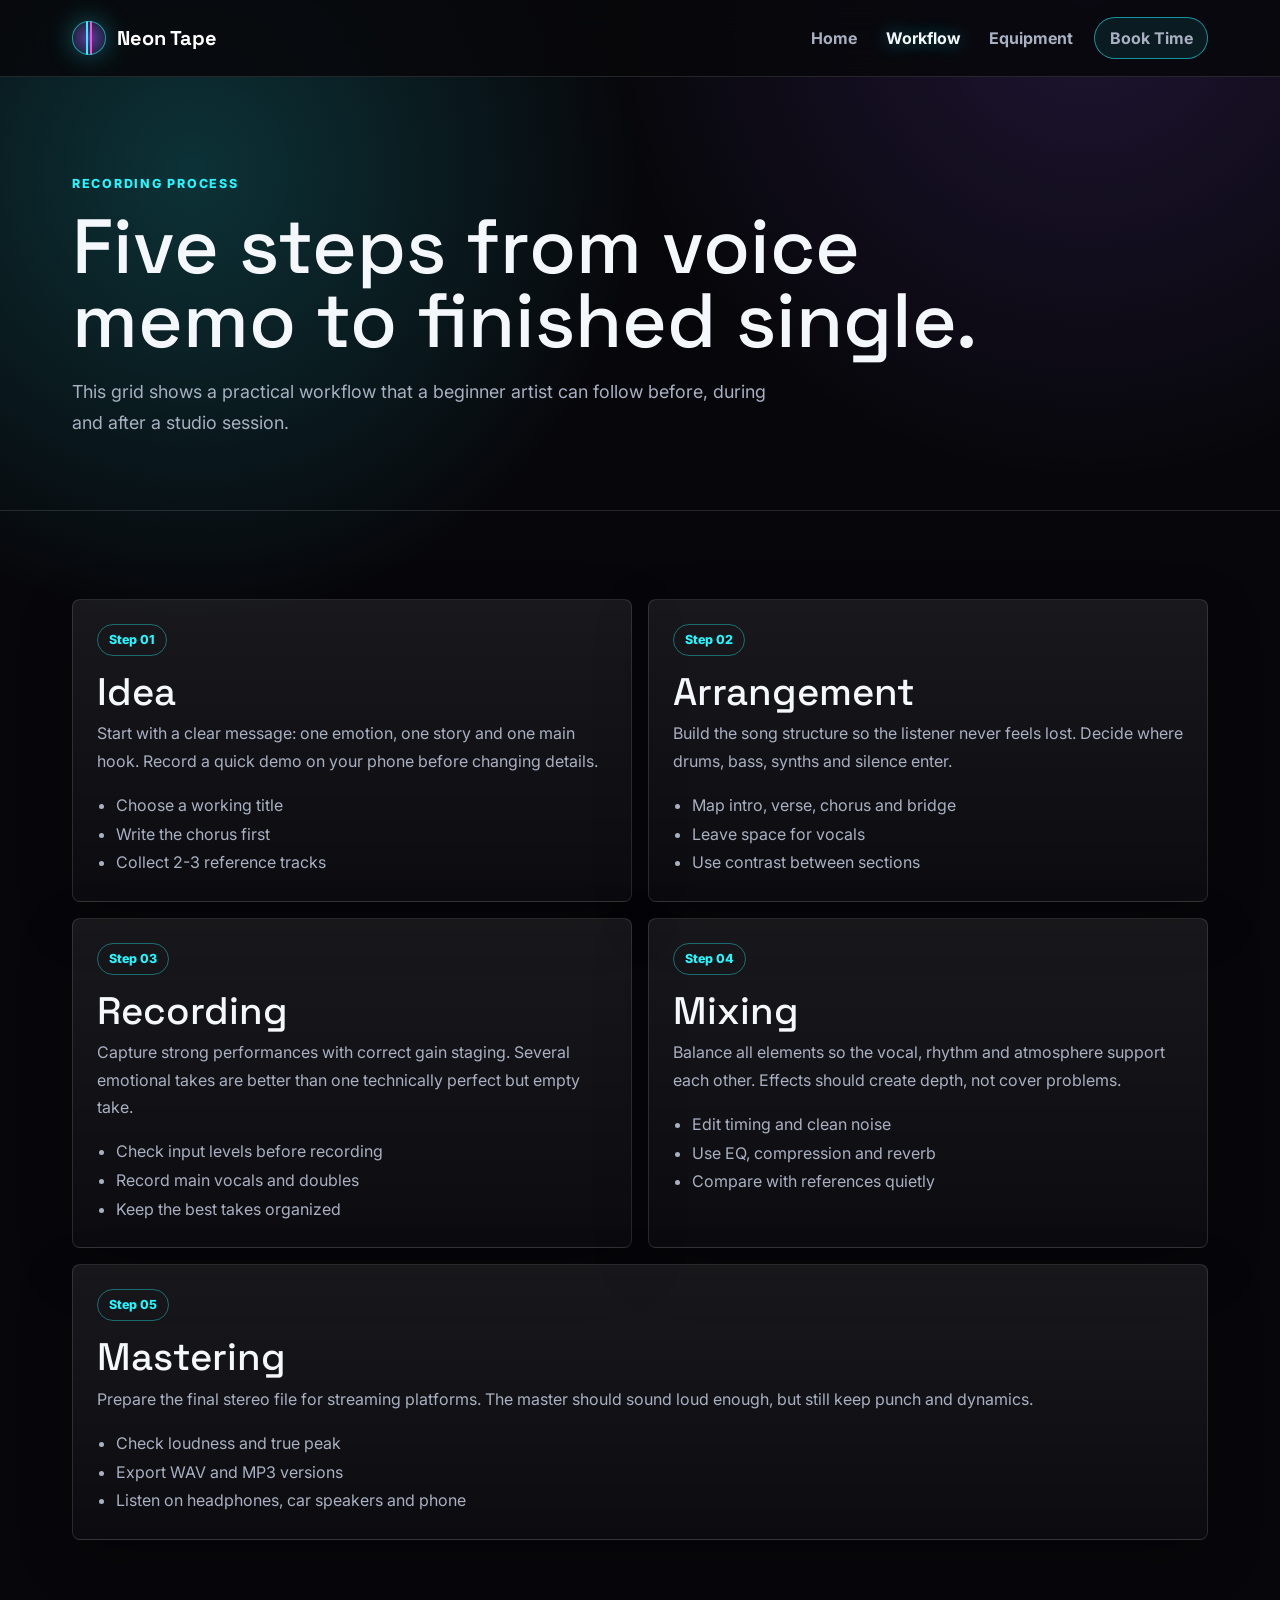
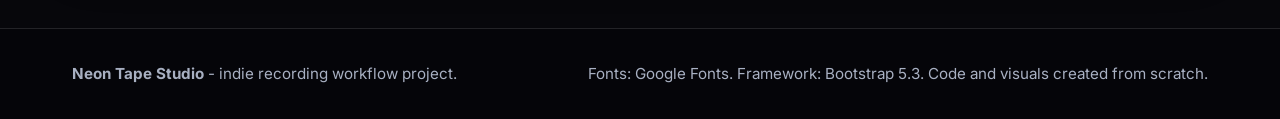
==== workflow.html @ 38cf39bc "Initial midterm website" ====
﻿<!doctype html>
<html lang="en">
<head>
  <!-- Shared metadata and assets keep the page responsive and visually consistent with the site. -->
  <meta charset="utf-8">
  <meta name="viewport" content="width=device-width, initial-scale=1">
  <meta name="description" content="Step-by-step guide to recording an original song at Neon Tape Studio.">
  <title>Workflow | Neon Tape Studio</title>
  <link rel="preconnect" href="https://fonts.googleapis.com">
  <link rel="preconnect" href="https://fonts.gstatic.com" crossorigin>
  <link href="https://fonts.googleapis.com/css2?family=Inter:wght@400;500;600;700;800&family=Space+Grotesk:wght@500;600;700&display=swap" rel="stylesheet">
  <link href="https://cdn.jsdelivr.net/npm/bootstrap@5.3.3/dist/css/bootstrap.min.css" rel="stylesheet">
  <link rel="stylesheet" href="style.css">
</head>
<body>
  <!-- Same navigation component as the home page; active link changes to show the current page. -->
  <header class="site-header">
    <nav class="navbar navbar-expand-lg navbar-dark" aria-label="Main navigation">
      <div class="container">
        <a class="navbar-brand brand-mark" href="index.html">
          <span class="brand-icon" aria-hidden="true"></span>
          <span>Neon Tape</span>
        </a>
        <button class="navbar-toggler" type="button" data-bs-toggle="collapse" data-bs-target="#mainNavigation" aria-controls="mainNavigation" aria-expanded="false" aria-label="Toggle navigation">
          <span class="navbar-toggler-icon"></span>
        </button>
        <div class="collapse navbar-collapse" id="mainNavigation">
          <ul class="navbar-nav ms-auto align-items-lg-center">
            <li class="nav-item"><a class="nav-link" href="index.html">Home</a></li>
            <li class="nav-item"><a class="nav-link active" aria-current="page" href="workflow.html">Workflow</a></li>
            <li class="nav-item"><a class="nav-link" href="equipment.html">Equipment</a></li>
            <li class="nav-item"><a class="nav-link nav-cta" href="booking.html">Book Time</a></li>
          </ul>
        </div>
      </div>
    </nav>
  </header>

  <main>
    <!-- Page hero introduces the purpose of this page without repeating the home hero. -->
    <section class="page-hero">
      <div class="container">
        <p class="eyebrow">Recording process</p>
        <h1>Five steps from voice memo to finished single.</h1>
        <p class="page-intro">This grid shows a practical workflow that a beginner artist can follow before, during and after a studio session.</p>
      </div>
    </section>

    <!-- Workflow grid: CSS Grid is required by the assignment and fits timeline-style content well. -->
    <section class="section-block">
      <div class="container">
        <div class="workflow-grid">
          <article class="workflow-card">
            <span class="step-tag">Step 01</span>
            <h2>Idea</h2>
            <p>Start with a clear message: one emotion, one story and one main hook. Record a quick demo on your phone before changing details.</p>
            <ul>
              <li>Choose a working title</li>
              <li>Write the chorus first</li>
              <li>Collect 2-3 reference tracks</li>
            </ul>
          </article>

          <article class="workflow-card">
            <span class="step-tag">Step 02</span>
            <h2>Arrangement</h2>
            <p>Build the song structure so the listener never feels lost. Decide where drums, bass, synths and silence enter.</p>
            <ul>
              <li>Map intro, verse, chorus and bridge</li>
              <li>Leave space for vocals</li>
              <li>Use contrast between sections</li>
            </ul>
          </article>

          <article class="workflow-card">
            <span class="step-tag">Step 03</span>
            <h2>Recording</h2>
            <p>Capture strong performances with correct gain staging. Several emotional takes are better than one technically perfect but empty take.</p>
            <ul>
              <li>Check input levels before recording</li>
              <li>Record main vocals and doubles</li>
              <li>Keep the best takes organized</li>
            </ul>
          </article>

          <article class="workflow-card">
            <span class="step-tag">Step 04</span>
            <h2>Mixing</h2>
            <p>Balance all elements so the vocal, rhythm and atmosphere support each other. Effects should create depth, not cover problems.</p>
            <ul>
              <li>Edit timing and clean noise</li>
              <li>Use EQ, compression and reverb</li>
              <li>Compare with references quietly</li>
            </ul>
          </article>

          <article class="workflow-card workflow-card-wide">
            <span class="step-tag">Step 05</span>
            <h2>Mastering</h2>
            <p>Prepare the final stereo file for streaming platforms. The master should sound loud enough, but still keep punch and dynamics.</p>
            <ul>
              <li>Check loudness and true peak</li>
              <li>Export WAV and MP3 versions</li>
              <li>Listen on headphones, car speakers and phone</li>
            </ul>
          </article>
        </div>
      </div>
    </section>
  </main>

  <!-- Footer is duplicated across pages because this is a static HTML project without server-side includes. -->
  <footer class="site-footer">
    <div class="container footer-grid">
      <p><strong>Neon Tape Studio</strong> - indie recording workflow project.</p>
      <p>Fonts: Google Fonts. Framework: Bootstrap 5.3. Code and visuals created from scratch.</p>
    </div>
  </footer>

  <script src="https://cdn.jsdelivr.net/npm/bootstrap@5.3.3/dist/js/bootstrap.bundle.min.js"></script>
</body>
</html>
---- style.css ----
﻿/* =========================
   Global Design System
   ========================= */

/* CSS variables make the color palette reusable and easy to explain during defense. */
:root {
  --bg: #07070b;
  --surface: #11121a;
  --surface-soft: #171925;
  --line: rgba(255, 255, 255, 0.12);
  --text: #f4f7fb;
  --muted: #a8b0c2;
  --cyan: #24f6ff;
  --violet: #9b5cff;
  --pink: #ff4fd8;
  --success: #7cffc4;
  --shadow: 0 24px 70px rgba(0, 0, 0, 0.45);
  --radius: 8px;
}

/* Border-box prevents padding and borders from causing unexpected horizontal overflow. */
* {
  box-sizing: border-box;
}

html {
  scroll-behavior: smooth;
}

body {
  margin: 0;
  overflow-x: hidden;
  color: var(--text);
  font-family: "Inter", Arial, sans-serif;
  background:
    radial-gradient(circle at 15% 10%, rgba(36, 246, 255, 0.18), transparent 28rem),
    radial-gradient(circle at 85% 0%, rgba(155, 92, 255, 0.16), transparent 30rem),
    var(--bg);
}

img,
svg {
  max-width: 100%;
}

a {
  color: inherit;
}

p {
  color: var(--muted);
  line-height: 1.7;
}

h1,
h2,
h3,
.navbar-brand {
  font-family: "Space Grotesk", Arial, sans-serif;
}

h1 {
  font-size: clamp(2.45rem, 6vw, 5.35rem);
  line-height: 0.96;
  max-width: 920px;
}

h2 {
  font-size: clamp(1.8rem, 3vw, 3rem);
  line-height: 1.05;
}

h3 {
  font-size: 1.18rem;
}

/* =========================
   Shared Header and Footer
   ========================= */

/* Sticky translucent header creates a modern studio-app feeling and keeps navigation available. */
.site-header {
  position: sticky;
  top: 0;
  z-index: 20;
  border-bottom: 1px solid var(--line);
  background: rgba(7, 7, 11, 0.86);
  backdrop-filter: blur(18px);
}

.navbar {
  padding: 1rem 0;
}

.brand-mark {
  display: inline-flex;
  align-items: center;
  gap: 0.7rem;
  font-weight: 700;
  letter-spacing: 0;
}

/* Small animated-looking brand symbol made from CSS instead of an image template. */
.brand-icon {
  width: 2.1rem;
  height: 2.1rem;
  border: 1px solid rgba(36, 246, 255, 0.55);
  border-radius: 50%;
  background:
    linear-gradient(90deg, transparent 42%, var(--cyan) 42% 48%, transparent 48% 52%, var(--pink) 52% 58%, transparent 58%),
    radial-gradient(circle, rgba(155, 92, 255, 0.6), rgba(36, 246, 255, 0.08));
  box-shadow: 0 0 26px rgba(36, 246, 255, 0.35);
}

.navbar-dark .navbar-nav .nav-link {
  color: var(--muted);
  font-weight: 700;
  padding-inline: 0.9rem;
  transition: color 0.2s ease, text-shadow 0.2s ease;
}

.navbar-dark .navbar-nav .nav-link:hover,
.navbar-dark .navbar-nav .nav-link.active {
  color: var(--text);
  text-shadow: 0 0 18px rgba(36, 246, 255, 0.45);
}

/* CTA link customizes Bootstrap nav styling so it does not look default. */
.nav-cta {
  margin-left: 0.4rem;
  border: 1px solid rgba(36, 246, 255, 0.55);
  border-radius: 999px;
  background: rgba(36, 246, 255, 0.08);
}

.site-footer {
  border-top: 1px solid var(--line);
  padding: 2rem 0;
  background: #050509;
}

.footer-grid {
  display: flex;
  justify-content: space-between;
  gap: 1rem;
  flex-wrap: wrap;
}

.footer-grid p {
  margin: 0;
  font-size: 0.95rem;
}

/* =========================
   Reusable Components
   ========================= */

.section-block {
  padding: 5.5rem 0;
}

.section-muted {
  background: rgba(255, 255, 255, 0.03);
  border-block: 1px solid var(--line);
}

.section-heading {
  max-width: 760px;
  margin-bottom: 2.25rem;
}

.eyebrow {
  margin-bottom: 1rem;
  color: var(--cyan);
  font-size: 0.78rem;
  font-weight: 800;
  letter-spacing: 0.14em;
  text-transform: uppercase;
}

.lead-copy,
.hero-text,
.page-intro {
  font-size: 1.12rem;
}

/* Buttons start from Bootstrap classes but receive a custom neon identity here. */
.btn-neon,
.btn-ghost {
  border-radius: 999px;
  font-weight: 800;
  transition: transform 0.22s ease, box-shadow 0.22s ease, border-color 0.22s ease;
}

.btn-neon {
  border: 0;
  color: #050509;
  background: linear-gradient(135deg, var(--cyan), var(--violet));
  box-shadow: 0 16px 40px rgba(36, 246, 255, 0.18);
}

.btn-ghost {
  border: 1px solid rgba(255, 255, 255, 0.22);
  color: var(--text);
  background: rgba(255, 255, 255, 0.05);
}

.btn-neon:hover,
.btn-ghost:hover {
  transform: translateY(-3px);
  border-color: rgba(36, 246, 255, 0.75);
  box-shadow: 0 20px 48px rgba(155, 92, 255, 0.28);
}

/* =========================
   Home Page
   ========================= */

.hero-section {
  min-height: calc(100vh - 74px);
  display: flex;
  align-items: center;
  padding: 5rem 0 4rem;
}

.hero-text {
  max-width: 680px;
  margin: 1.5rem 0 2rem;
}

/* Studio console is the memorable visual solution: a custom CSS illustration, not a template. */
.studio-console {
  position: relative;
  padding: 1.2rem;
  border: 1px solid rgba(255, 255, 255, 0.14);
  border-radius: var(--radius);
  background:
    linear-gradient(145deg, rgba(255, 255, 255, 0.08), rgba(255, 255, 255, 0.02)),
    #10121b;
  box-shadow: var(--shadow), inset 0 0 0 1px rgba(36, 246, 255, 0.08);
}

.console-top {
  display: grid;
  grid-template-columns: repeat(4, 1fr);
  gap: 0.7rem;
  margin-bottom: 1rem;
}

.console-top span {
  height: 4.2rem;
  border-radius: 6px;
  background:
    linear-gradient(180deg, rgba(36, 246, 255, 0.3), rgba(155, 92, 255, 0.08)),
    repeating-linear-gradient(90deg, transparent 0 12px, rgba(255, 255, 255, 0.1) 12px 13px);
}

.waveform {
  display: flex;
  align-items: center;
  justify-content: center;
  gap: 0.55rem;
  min-height: 9rem;
  margin-bottom: 1rem;
  border: 1px solid var(--line);
  border-radius: var(--radius);
  background: rgba(0, 0, 0, 0.2);
}

.waveform i {
  width: 0.7rem;
  border-radius: 999px;
  background: linear-gradient(180deg, var(--cyan), var(--pink));
  box-shadow: 0 0 24px rgba(36, 246, 255, 0.42);
}

/* Different heights make the static waveform feel musical and less repetitive. */
.waveform i:nth-child(1) { height: 3rem; }
.waveform i:nth-child(2) { height: 6rem; }
.waveform i:nth-child(3) { height: 4.5rem; }
.waveform i:nth-child(4) { height: 7.5rem; }
.waveform i:nth-child(5) { height: 5rem; }
.waveform i:nth-child(6) { height: 8rem; }
.waveform i:nth-child(7) { height: 4rem; }
.waveform i:nth-child(8) { height: 6.5rem; }

.fader-grid {
  display: grid;
  grid-template-columns: repeat(6, 1fr);
  gap: 0.7rem;
}

.fader-grid span {
  height: 8rem;
  border-radius: 999px;
  background:
    linear-gradient(180deg, transparent 15%, rgba(255, 255, 255, 0.14) 15% 85%, transparent 85%),
    radial-gradient(circle at center 62%, var(--cyan) 0 0.45rem, transparent 0.5rem);
}

.console-label {
  margin: 1rem 0 0;
  color: var(--success);
  font-weight: 800;
}

.feature-card,
.workflow-card,
.booking-form,
.booking-panel,
.table-card,
.gear-packages article {
  border: 1px solid var(--line);
  border-radius: var(--radius);
  background: linear-gradient(180deg, rgba(255, 255, 255, 0.075), rgba(255, 255, 255, 0.025));
  box-shadow: 0 18px 55px rgba(0, 0, 0, 0.24);
}

.feature-card {
  min-height: 100%;
  padding: 1.5rem;
  transition: transform 0.22s ease, border-color 0.22s ease;
}

.feature-card:hover {
  transform: translateY(-6px);
  border-color: rgba(36, 246, 255, 0.6);
}

.feature-number {
  display: inline-block;
  margin-bottom: 2rem;
  color: var(--pink);
  font-weight: 800;
}

/* =========================
   Inner Page Hero
   ========================= */

.page-hero {
  padding: 6rem 0 3.5rem;
  border-bottom: 1px solid var(--line);
}

.page-intro {
  max-width: 720px;
  margin-top: 1.25rem;
}

/* =========================
   Workflow Page
   ========================= */

/* CSS Grid creates a responsive timeline without changing HTML order. */
.workflow-grid {
  display: grid;
  grid-template-columns: repeat(6, 1fr);
  gap: 1rem;
}

.workflow-card {
  grid-column: span 3;
  padding: 1.5rem;
  transition: transform 0.22s ease, border-color 0.22s ease;
}

.workflow-card-wide {
  grid-column: span 6;
}

.workflow-card:hover {
  transform: translateY(-5px);
  border-color: rgba(155, 92, 255, 0.7);
}

.step-tag {
  display: inline-flex;
  margin-bottom: 1rem;
  padding: 0.35rem 0.7rem;
  border: 1px solid rgba(36, 246, 255, 0.38);
  border-radius: 999px;
  color: var(--cyan);
  font-size: 0.78rem;
  font-weight: 800;
}

.workflow-card ul,
.booking-panel ul {
  margin: 1rem 0 0;
  padding-left: 1.2rem;
  color: var(--muted);
  line-height: 1.8;
}

/* =========================
   Equipment Page
   ========================= */

.table-card {
  padding: 1rem;
}

.equipment-table {
  margin: 0;
  color: var(--text);
  --bs-table-bg: transparent;
  --bs-table-color: var(--text);
  --bs-table-border-color: rgba(255, 255, 255, 0.12);
  --bs-table-striped-bg: rgba(255, 255, 255, 0.04);
}

.equipment-table caption {
  caption-side: top;
  color: var(--muted);
  padding: 0 0 1rem;
}

.equipment-table thead th {
  color: var(--cyan);
  text-transform: uppercase;
  font-size: 0.78rem;
  letter-spacing: 0.08em;
}

.equipment-table tbody tr:hover {
  background: rgba(36, 246, 255, 0.06);
}

.gear-packages {
  display: flex;
  gap: 1rem;
  margin-top: 1rem;
}

.gear-packages article {
  flex: 1;
  padding: 1.4rem;
}

/* =========================
   Booking Page
   ========================= */

.booking-form,
.booking-panel {
  padding: 1.5rem;
}

.form-label {
  color: var(--text);
  font-weight: 800;
}

/* Bootstrap form fields are restyled to match the neon studio palette. */
.form-control,
.form-select {
  border: 1px solid rgba(255, 255, 255, 0.16);
  color: var(--text);
  background-color: rgba(0, 0, 0, 0.24);
}

.form-control:focus,
.form-select:focus {
  border-color: var(--cyan);
  color: var(--text);
  background-color: rgba(0, 0, 0, 0.36);
  box-shadow: 0 0 0 0.25rem rgba(36, 246, 255, 0.12);
}

.form-control::placeholder {
  color: rgba(168, 176, 194, 0.72);
}

.booking-panel {
  position: sticky;
  top: 6.5rem;
}

/* =========================
   Custom Media Queries
   ========================= */

/* Tablet breakpoint: reduces spacing and keeps cards readable at 768px. */
@media (max-width: 991.98px) {
  .navbar-nav {
    padding-top: 1rem;
  }

  .nav-cta {
    display: inline-block;
    margin: 0.4rem 0 0;
  }

  .hero-section {
    min-height: auto;
    padding-top: 4rem;
  }

  .workflow-card,
  .workflow-card-wide {
    grid-column: span 6;
  }

  .booking-panel {
    position: static;
  }
}

/* Mobile breakpoint: tuned for 375px screens with no horizontal scrolling. */
@media (max-width: 575.98px) {
  .section-block {
    padding: 3.5rem 0;
  }

  .page-hero {
    padding: 4rem 0 2.5rem;
  }

  .hero-actions .btn {
    width: 100%;
  }

  .console-top {
    grid-template-columns: repeat(2, 1fr);
  }

  .fader-grid {
    grid-template-columns: repeat(3, 1fr);
  }

  .gear-packages,
  .footer-grid {
    flex-direction: column;
  }

  .booking-form,
  .booking-panel,
  .workflow-card,
  .feature-card {
    padding: 1.15rem;
  }
}

/* Wide desktop breakpoint: keeps long lines elegant at 1280px and larger. */
@media (min-width: 1200px) {
  .container {
    max-width: 1160px;
  }
}
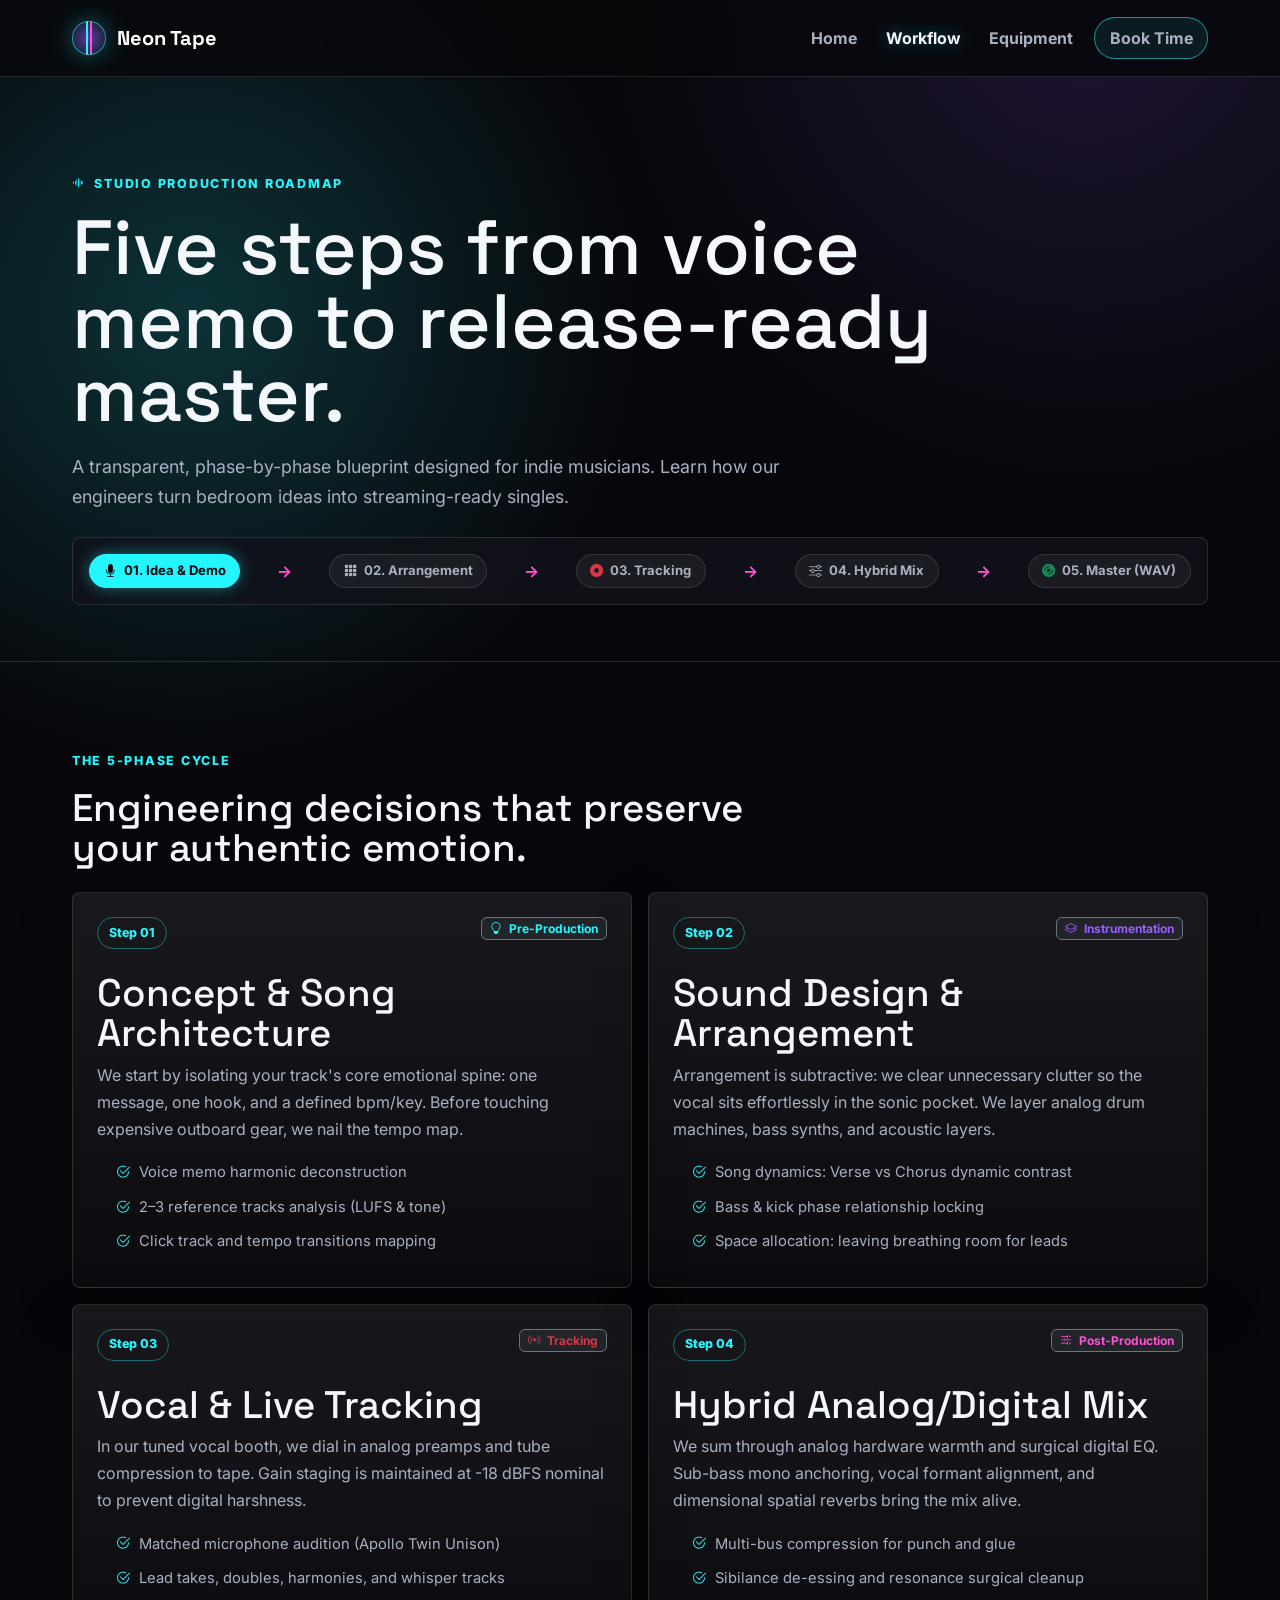
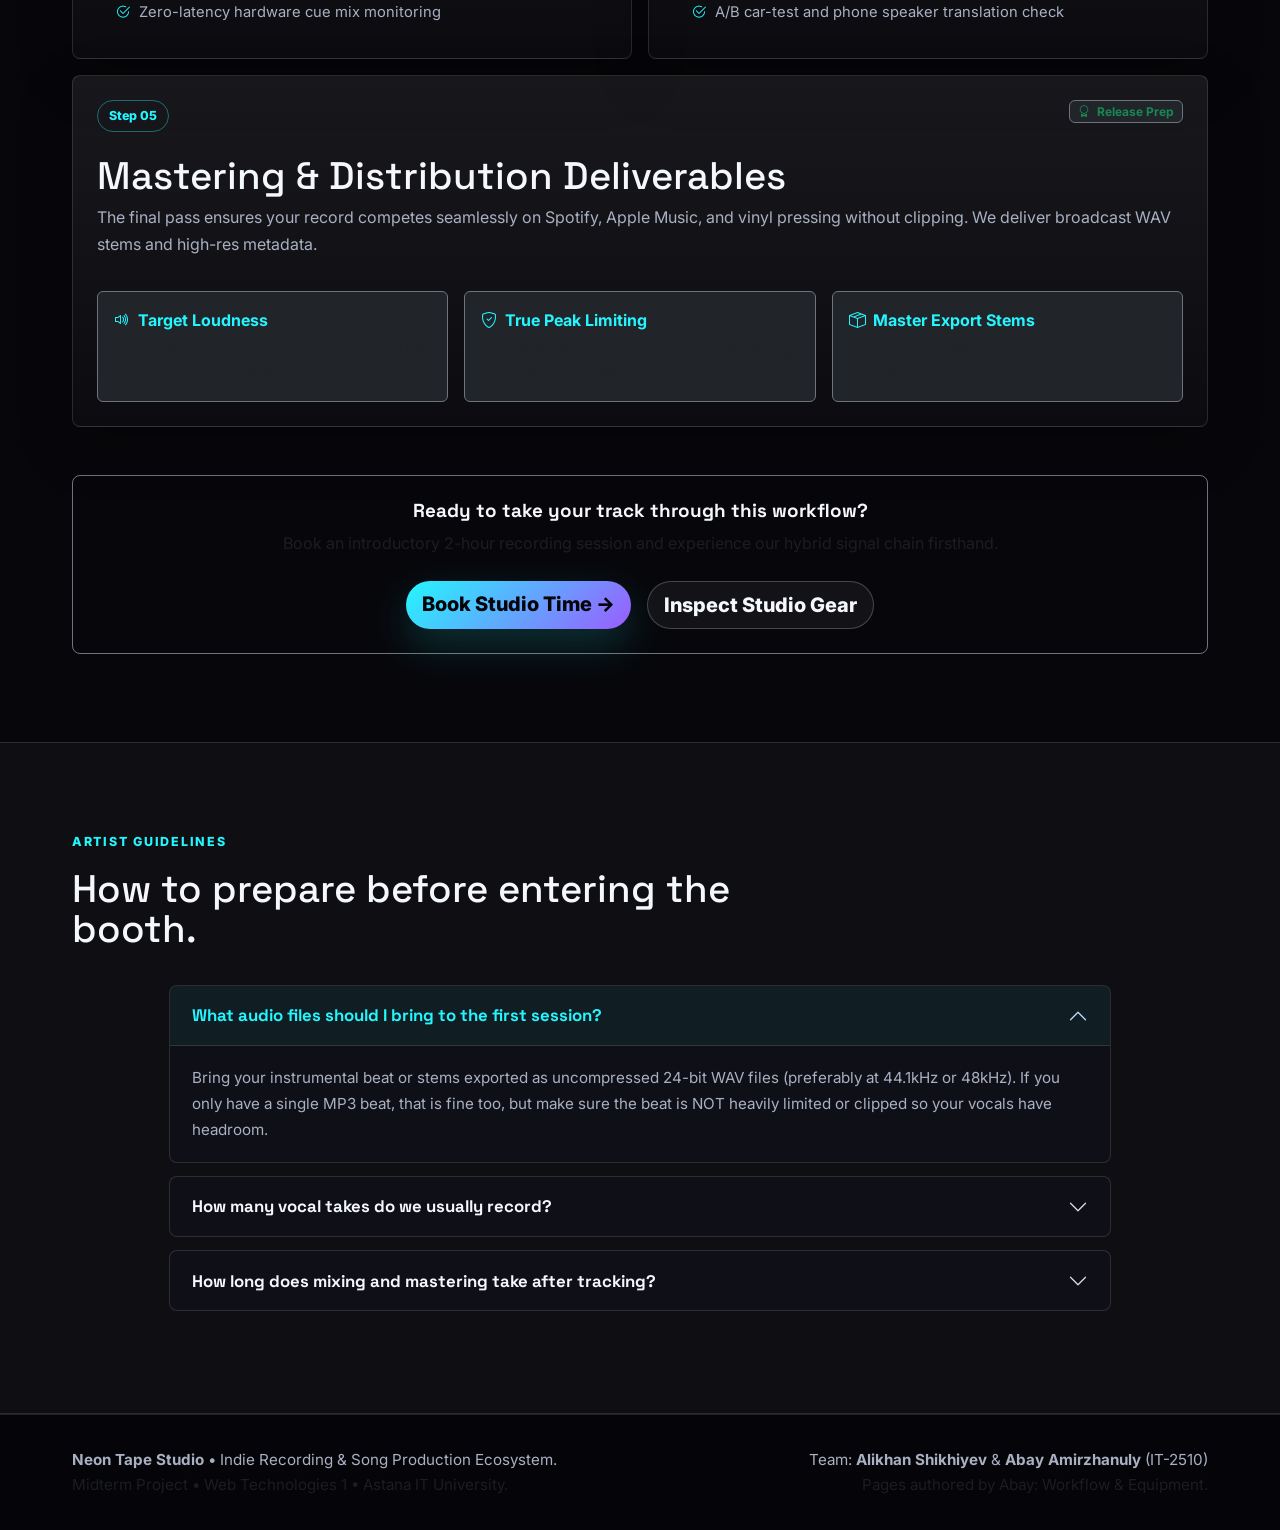
==== commit 4d4f008c: "feat(workflow, equipment): complete recording workflow pipeline, equipment vault, and category filte" ====
--- a/workflow.html
+++ b/workflow.html
@@ -1,19 +1,29 @@
-﻿<!doctype html>
+<!doctype html>
 <html lang="en">
 <head>
   <!-- Shared metadata and assets keep the page responsive and visually consistent with the site. -->
   <meta charset="utf-8">
   <meta name="viewport" content="width=device-width, initial-scale=1">
-  <meta name="description" content="Step-by-step guide to recording an original song at Neon Tape Studio.">
-  <title>Workflow | Neon Tape Studio</title>
+  <meta name="description" content="Step-by-step guide to recording, mixing and mastering an original song at Neon Tape Studio.">
+  <title>Recording Workflow | Neon Tape Studio</title>
+  
+  <!-- Google Fonts: Space Grotesk & Inter -->
   <link rel="preconnect" href="https://fonts.googleapis.com">
   <link rel="preconnect" href="https://fonts.gstatic.com" crossorigin>
   <link href="https://fonts.googleapis.com/css2?family=Inter:wght@400;500;600;700;800&family=Space+Grotesk:wght@500;600;700&display=swap" rel="stylesheet">
+  
+  <!-- Bootstrap 5.3 CDN -->
   <link href="https://cdn.jsdelivr.net/npm/bootstrap@5.3.3/dist/css/bootstrap.min.css" rel="stylesheet">
+  
+  <!-- Bootstrap Icons CDN -->
+  <link rel="stylesheet" href="https://cdn.jsdelivr.net/npm/bootstrap-icons@1.11.3/font/bootstrap-icons.min.css">
+  
+  <!-- One shared stylesheet across all pages -->
   <link rel="stylesheet" href="style.css">
 </head>
 <body>
-  <!-- Same navigation component as the home page; active link changes to show the current page. -->
+
+  <!-- Shared navigation component -->
   <header class="site-header">
     <nav class="navbar navbar-expand-lg navbar-dark" aria-label="Main navigation">
       <div class="container">
@@ -37,86 +47,231 @@
   </header>
 
   <main>
-    <!-- Page hero introduces the purpose of this page without repeating the home hero. -->
+    <!-- Page hero introduces the workflow concept -->
     <section class="page-hero">
       <div class="container">
-        <p class="eyebrow">Recording process</p>
-        <h1>Five steps from voice memo to finished single.</h1>
-        <p class="page-intro">This grid shows a practical workflow that a beginner artist can follow before, during and after a studio session.</p>
+        <p class="eyebrow"><i class="bi bi-soundwave me-1"></i> Studio Production Roadmap</p>
+        <h1>Five steps from voice memo to release-ready master.</h1>
+        <p class="page-intro">
+          A transparent, phase-by-phase blueprint designed for indie musicians. Learn how our engineers turn bedroom ideas into streaming-ready singles.
+        </p>
+        
+        <!-- Live Signal Chain Indicator Bar -->
+        <div class="signal-flow-bar mt-4 d-none d-md-flex align-items-center justify-content-between p-3 rounded-3" aria-label="Visual audio signal chain">
+          <div class="signal-node active"><i class="bi bi-mic-fill me-1"></i> 01. Idea &amp; Demo</div>
+          <div class="signal-arrow">&rarr;</div>
+          <div class="signal-node"><i class="bi bi-grid-3x3-gap-fill me-1"></i> 02. Arrangement</div>
+          <div class="signal-arrow">&rarr;</div>
+          <div class="signal-node"><i class="bi bi-record-circle-fill me-1 text-danger"></i> 03. Tracking</div>
+          <div class="signal-arrow">&rarr;</div>
+          <div class="signal-node"><i class="bi bi-sliders me-1"></i> 04. Hybrid Mix</div>
+          <div class="signal-arrow">&rarr;</div>
+          <div class="signal-node"><i class="bi bi-disc-fill me-1 text-success"></i> 05. Master (WAV)</div>
+        </div>
       </div>
     </section>
 
-    <!-- Workflow grid: CSS Grid is required by the assignment and fits timeline-style content well. -->
+    <!-- Interactive Workflow Timeline Grid (CSS Grid & Responsive Media Queries) -->
     <section class="section-block">
       <div class="container">
+        <div class="section-heading mb-4">
+          <p class="eyebrow">The 5-Phase Cycle</p>
+          <h2>Engineering decisions that preserve your authentic emotion.</h2>
+        </div>
+
         <div class="workflow-grid">
-          <article class="workflow-card">
-            <span class="step-tag">Step 01</span>
-            <h2>Idea</h2>
-            <p>Start with a clear message: one emotion, one story and one main hook. Record a quick demo on your phone before changing details.</p>
-            <ul>
-              <li>Choose a working title</li>
-              <li>Write the chorus first</li>
-              <li>Collect 2-3 reference tracks</li>
-            </ul>
-          </article>
-
-          <article class="workflow-card">
-            <span class="step-tag">Step 02</span>
-            <h2>Arrangement</h2>
-            <p>Build the song structure so the listener never feels lost. Decide where drums, bass, synths and silence enter.</p>
-            <ul>
-              <li>Map intro, verse, chorus and bridge</li>
-              <li>Leave space for vocals</li>
-              <li>Use contrast between sections</li>
-            </ul>
-          </article>
-
-          <article class="workflow-card">
-            <span class="step-tag">Step 03</span>
-            <h2>Recording</h2>
-            <p>Capture strong performances with correct gain staging. Several emotional takes are better than one technically perfect but empty take.</p>
-            <ul>
-              <li>Check input levels before recording</li>
-              <li>Record main vocals and doubles</li>
-              <li>Keep the best takes organized</li>
-            </ul>
-          </article>
-
-          <article class="workflow-card">
-            <span class="step-tag">Step 04</span>
-            <h2>Mixing</h2>
-            <p>Balance all elements so the vocal, rhythm and atmosphere support each other. Effects should create depth, not cover problems.</p>
-            <ul>
-              <li>Edit timing and clean noise</li>
-              <li>Use EQ, compression and reverb</li>
-              <li>Compare with references quietly</li>
-            </ul>
-          </article>
-
+          
+          <!-- Step 01 -->
+          <article class="workflow-card">
+            <div class="d-flex justify-content-between align-items-start mb-2">
+              <span class="step-tag">Step 01</span>
+              <span class="badge bg-dark border border-secondary text-cyan small"><i class="bi bi-lightbulb me-1"></i> Pre-Production</span>
+            </div>
+            <h2>Concept &amp; Song Architecture</h2>
+            <p>
+              We start by isolating your track's core emotional spine: one message, one hook, and a defined bpm/key. Before touching expensive outboard gear, we nail the tempo map.
+            </p>
+            <ul class="workflow-checklist list-unstyled">
+              <li><i class="bi bi-check2-circle text-cyan me-2"></i> Voice memo harmonic deconstruction</li>
+              <li><i class="bi bi-check2-circle text-cyan me-2"></i> 2–3 reference tracks analysis (LUFS &amp; tone)</li>
+              <li><i class="bi bi-check2-circle text-cyan me-2"></i> Click track and tempo transitions mapping</li>
+            </ul>
+          </article>
+
+          <!-- Step 02 -->
+          <article class="workflow-card">
+            <div class="d-flex justify-content-between align-items-start mb-2">
+              <span class="step-tag">Step 02</span>
+              <span class="badge bg-dark border border-secondary text-violet small"><i class="bi bi-layers me-1"></i> Instrumentation</span>
+            </div>
+            <h2>Sound Design &amp; Arrangement</h2>
+            <p>
+              Arrangement is subtractive: we clear unnecessary clutter so the vocal sits effortlessly in the sonic pocket. We layer analog drum machines, bass synths, and acoustic layers.
+            </p>
+            <ul class="workflow-checklist list-unstyled">
+              <li><i class="bi bi-check2-circle text-cyan me-2"></i> Song dynamics: Verse vs Chorus dynamic contrast</li>
+              <li><i class="bi bi-check2-circle text-cyan me-2"></i> Bass &amp; kick phase relationship locking</li>
+              <li><i class="bi bi-check2-circle text-cyan me-2"></i> Space allocation: leaving breathing room for leads</li>
+            </ul>
+          </article>
+
+          <!-- Step 03 -->
+          <article class="workflow-card">
+            <div class="d-flex justify-content-between align-items-start mb-2">
+              <span class="step-tag">Step 03</span>
+              <span class="badge bg-dark border border-secondary text-danger small"><i class="bi bi-broadcast me-1"></i> Tracking</span>
+            </div>
+            <h2>Vocal &amp; Live Tracking</h2>
+            <p>
+              In our tuned vocal booth, we dial in analog preamps and tube compression to tape. Gain staging is maintained at -18 dBFS nominal to prevent digital harshness.
+            </p>
+            <ul class="workflow-checklist list-unstyled">
+              <li><i class="bi bi-check2-circle text-cyan me-2"></i> Matched microphone audition (Apollo Twin Unison)</li>
+              <li><i class="bi bi-check2-circle text-cyan me-2"></i> Lead takes, doubles, harmonies, and whisper tracks</li>
+              <li><i class="bi bi-check2-circle text-cyan me-2"></i> Zero-latency hardware cue mix monitoring</li>
+            </ul>
+          </article>
+
+          <!-- Step 04 -->
+          <article class="workflow-card">
+            <div class="d-flex justify-content-between align-items-start mb-2">
+              <span class="step-tag">Step 04</span>
+              <span class="badge bg-dark border border-secondary text-pink small"><i class="bi bi-sliders2 me-1"></i> Post-Production</span>
+            </div>
+            <h2>Hybrid Analog/Digital Mix</h2>
+            <p>
+              We sum through analog hardware warmth and surgical digital EQ. Sub-bass mono anchoring, vocal formant alignment, and dimensional spatial reverbs bring the mix alive.
+            </p>
+            <ul class="workflow-checklist list-unstyled">
+              <li><i class="bi bi-check2-circle text-cyan me-2"></i> Multi-bus compression for punch and glue</li>
+              <li><i class="bi bi-check2-circle text-cyan me-2"></i> Sibilance de-essing and resonance surgical cleanup</li>
+              <li><i class="bi bi-check2-circle text-cyan me-2"></i> A/B car-test and phone speaker translation check</li>
+            </ul>
+          </article>
+
+          <!-- Step 05: Wide Card -->
           <article class="workflow-card workflow-card-wide">
-            <span class="step-tag">Step 05</span>
-            <h2>Mastering</h2>
-            <p>Prepare the final stereo file for streaming platforms. The master should sound loud enough, but still keep punch and dynamics.</p>
-            <ul>
-              <li>Check loudness and true peak</li>
-              <li>Export WAV and MP3 versions</li>
-              <li>Listen on headphones, car speakers and phone</li>
-            </ul>
-          </article>
-        </div>
+            <div class="d-flex justify-content-between align-items-start mb-2">
+              <span class="step-tag">Step 05</span>
+              <span class="badge bg-dark border border-secondary text-success small"><i class="bi bi-award me-1"></i> Release Prep</span>
+            </div>
+            <h2>Mastering &amp; Distribution Deliverables</h2>
+            <p>
+              The final pass ensures your record competes seamlessly on Spotify, Apple Music, and vinyl pressing without clipping. We deliver broadcast WAV stems and high-res metadata.
+            </p>
+            <div class="row g-3 mt-1">
+              <div class="col-12 col-md-4">
+                <div class="p-3 rounded-2 bg-dark border border-secondary h-100">
+                  <strong class="text-cyan d-block mb-1"><i class="bi bi-volume-up me-1"></i> Target Loudness</strong>
+                  <span class="small text-muted">-14.0 LUFS integrated for streaming; -9.0 LUFS loud master for club &amp; DJ sets.</span>
+                </div>
+              </div>
+              <div class="col-12 col-md-4">
+                <div class="p-3 rounded-2 bg-dark border border-secondary h-100">
+                  <strong class="text-cyan d-block mb-1"><i class="bi bi-shield-check me-1"></i> True Peak Limiting</strong>
+                  <span class="small text-muted">-1.0 dBFS ceiling prevents inter-sample clipping during lossy AAC/MP3 encoding.</span>
+                </div>
+              </div>
+              <div class="col-12 col-md-4">
+                <div class="p-3 rounded-2 bg-dark border border-secondary h-100">
+                  <strong class="text-cyan d-block mb-1"><i class="bi bi-box-seam me-1"></i> Master Export Stems</strong>
+                  <span class="small text-muted">24-bit 48kHz WAV, instrumental TV-track, acapella stem, and performance backing.</span>
+                </div>
+              </div>
+            </div>
+          </article>
+
+        </div>
+
+        <!-- Call to action block -->
+        <div class="workflow-cta mt-5 p-4 rounded-3 text-center border border-secondary">
+          <h3 class="fw-bold mb-2">Ready to take your track through this workflow?</h3>
+          <p class="text-muted max-w-700 mx-auto mb-4">
+            Book an introductory 2-hour recording session and experience our hybrid signal chain firsthand.
+          </p>
+          <div class="d-flex justify-content-center gap-3 flex-wrap">
+            <a href="booking.html" class="btn btn-neon btn-lg">Book Studio Time &rarr;</a>
+            <a href="equipment.html" class="btn btn-ghost btn-lg">Inspect Studio Gear</a>
+          </div>
+        </div>
+
       </div>
     </section>
+
+    <!-- Studio Preparation Guidelines Accordion (Bootstrap Accordion Component) -->
+    <section class="section-block section-muted">
+      <div class="container">
+        <div class="section-heading">
+          <p class="eyebrow">Artist Guidelines</p>
+          <h2>How to prepare before entering the booth.</h2>
+        </div>
+
+        <div class="row justify-content-center">
+          <div class="col-12 col-lg-10">
+            <div class="accordion custom-dark-accordion" id="workflowFaqAccordion">
+              
+              <div class="accordion-item">
+                <h3 class="accordion-header" id="wfHeadOne">
+                  <button class="accordion-button fw-bold" type="button" data-bs-toggle="collapse" data-bs-target="#wfCollapseOne" aria-expanded="true" aria-controls="wfCollapseOne">
+                    What audio files should I bring to the first session?
+                  </button>
+                </h3>
+                <div id="wfCollapseOne" class="accordion-collapse collapse show" aria-labelledby="wfHeadOne" data-bs-parent="#workflowFaqAccordion">
+                  <div class="accordion-body">
+                    Bring your instrumental beat or stems exported as uncompressed 24-bit WAV files (preferably at 44.1kHz or 48kHz). If you only have a single MP3 beat, that is fine too, but make sure the beat is NOT heavily limited or clipped so your vocals have headroom.
+                  </div>
+                </div>
+              </div>
+
+              <div class="accordion-item">
+                <h3 class="accordion-header" id="wfHeadTwo">
+                  <button class="accordion-button collapsed fw-bold" type="button" data-bs-toggle="collapse" data-bs-target="#wfCollapseTwo" aria-expanded="false" aria-controls="wfCollapseTwo">
+                    How many vocal takes do we usually record?
+                  </button>
+                </h3>
+                <div id="wfCollapseTwo" class="accordion-collapse collapse" aria-labelledby="wfHeadTwo" data-bs-parent="#workflowFaqAccordion">
+                  <div class="accordion-body">
+                    We typically record 3–5 solid passes for lead vocals, followed by 2 double tracks for choruses and optional stereo ad-libs. Our engineer comps the best syllables in real time so you don't exhaust your vocal cords.
+                  </div>
+                </div>
+              </div>
+
+              <div class="accordion-item">
+                <h3 class="accordion-header" id="wfHeadThree">
+                  <button class="accordion-button collapsed fw-bold" type="button" data-bs-toggle="collapse" data-bs-target="#wfCollapseThree" aria-expanded="false" aria-controls="wfCollapseThree">
+                    How long does mixing and mastering take after tracking?
+                  </button>
+                </h3>
+                <div id="wfCollapseThree" class="accordion-collapse collapse" aria-labelledby="wfHeadThree" data-bs-parent="#workflowFaqAccordion">
+                  <div class="accordion-body">
+                    A rough monitor mix is ready immediately at the end of the session. Full vocal tuning, analog summing, and mastering takes 3–5 business days, including 2 free rounds of revisions for mix balance adjustments.
+                  </div>
+                </div>
+              </div>
+
+            </div>
+          </div>
+        </div>
+      </div>
+    </section>
+
   </main>
 
-  <!-- Footer is duplicated across pages because this is a static HTML project without server-side includes. -->
+  <!-- Shared Footer -->
   <footer class="site-footer">
     <div class="container footer-grid">
-      <p><strong>Neon Tape Studio</strong> - indie recording workflow project.</p>
-      <p>Fonts: Google Fonts. Framework: Bootstrap 5.3. Code and visuals created from scratch.</p>
+      <div>
+        <p><strong>Neon Tape Studio</strong> &bull; Indie Recording &amp; Song Production Ecosystem.</p>
+        <p class="small text-muted">Midterm Project &bull; Web Technologies 1 &bull; Astana IT University.</p>
+      </div>
+      <div class="text-md-end">
+        <p class="small">Team: <strong>Alikhan Shikhiyev</strong> &amp; <strong>Abay Amirzhanuly</strong> (IT-2510)</p>
+        <p class="small text-muted">Pages authored by Abay: Workflow &amp; Equipment.</p>
+      </div>
     </div>
   </footer>
 
+  <!-- Bootstrap JS Bundle -->
   <script src="https://cdn.jsdelivr.net/npm/bootstrap@5.3.3/dist/js/bootstrap.bundle.min.js"></script>
 </body>
 </html>
--- a/style.css
+++ b/style.css
@@ -1,4 +1,4 @@
-﻿/* =========================
+/* =========================
    Global Design System
    ========================= */
 
@@ -548,3 +548,152 @@
     max-width: 1160px;
   }
 }
+
+/* ==========================================================================
+   Abay's Additions: Signal Flow, Gear Filters, Accordion & Badges
+   ========================================================================== */
+
+.w-fit {
+  width: fit-content;
+}
+
+.bg-surface {
+  background: var(--surface) !important;
+}
+
+/* Signal Chain Flow Bar */
+.signal-flow-bar {
+  background: rgba(17, 18, 26, 0.85);
+  border: 1px solid var(--line);
+  backdrop-filter: blur(12px);
+  gap: 0.5rem;
+}
+
+.signal-node {
+  padding: 0.4rem 0.85rem;
+  border-radius: 999px;
+  font-size: 0.82rem;
+  font-weight: 700;
+  color: var(--muted);
+  background: rgba(255, 255, 255, 0.05);
+  border: 1px solid var(--line);
+  transition: all 0.2s ease;
+}
+
+.signal-node.active {
+  color: #07070b;
+  background: var(--cyan);
+  border-color: var(--cyan);
+  box-shadow: 0 0 16px rgba(36, 246, 255, 0.4);
+}
+
+.signal-arrow {
+  color: var(--pink);
+  font-weight: bold;
+}
+
+/* Workflow Checklist */
+.workflow-checklist li {
+  margin-bottom: 0.5rem;
+  font-size: 0.92rem;
+  color: var(--muted);
+  display: flex;
+  align-items: center;
+}
+
+.text-cyan {
+  color: var(--cyan) !important;
+}
+
+.text-violet {
+  color: var(--violet) !important;
+}
+
+.text-pink {
+  color: var(--pink) !important;
+}
+
+/* Gear Category Filter Toolbar */
+.btn-filter {
+  background: rgba(255, 255, 255, 0.04);
+  color: var(--muted);
+  border: 1px solid var(--line);
+  border-radius: 999px;
+  padding: 0.35rem 0.85rem;
+  font-weight: 600;
+  font-size: 0.82rem;
+  transition: all 0.2s ease;
+}
+
+.btn-filter:hover {
+  color: var(--text);
+  border-color: rgba(36, 246, 255, 0.5);
+  background: rgba(36, 246, 255, 0.08);
+}
+
+.btn-filter.active {
+  color: #07070b;
+  background: linear-gradient(135deg, var(--cyan), var(--violet));
+  border-color: transparent;
+  box-shadow: 0 0 14px rgba(36, 246, 255, 0.35);
+}
+
+/* Badges */
+.badge-neon {
+  background: rgba(36, 246, 255, 0.12);
+  color: var(--cyan);
+  border: 1px solid rgba(36, 246, 255, 0.4);
+}
+
+.badge-violet {
+  background: rgba(155, 92, 255, 0.15);
+  color: var(--violet);
+  border: 1px solid rgba(155, 92, 255, 0.4);
+}
+
+.badge-pink {
+  background: rgba(255, 79, 216, 0.15);
+  color: var(--pink);
+  border: 1px solid rgba(255, 79, 216, 0.4);
+}
+
+.badge-success {
+  background: rgba(124, 255, 196, 0.15);
+  color: var(--success);
+  border: 1px solid rgba(124, 255, 196, 0.4);
+}
+
+/* Custom Dark Accordion */
+.custom-dark-accordion .accordion-item {
+  background: rgba(17, 18, 26, 0.7);
+  border: 1px solid var(--line);
+  border-radius: var(--radius) !important;
+  margin-bottom: 0.85rem;
+  overflow: hidden;
+}
+
+.custom-dark-accordion .accordion-button {
+  background: transparent;
+  color: var(--text);
+  font-family: 'Space Grotesk', Arial, sans-serif;
+  font-size: 1.05rem;
+  box-shadow: none;
+  padding: 1.2rem 1.4rem;
+}
+
+.custom-dark-accordion .accordion-button:not(.collapsed) {
+  color: var(--cyan);
+  background: rgba(36, 246, 255, 0.06);
+  border-bottom: 1px solid var(--line);
+}
+
+.custom-dark-accordion .accordion-button::after {
+  filter: invert(1) hue-rotate(180deg);
+}
+
+.custom-dark-accordion .accordion-body {
+  color: var(--muted);
+  line-height: 1.7;
+  padding: 1.2rem 1.4rem;
+  font-size: 0.95rem;
+}
